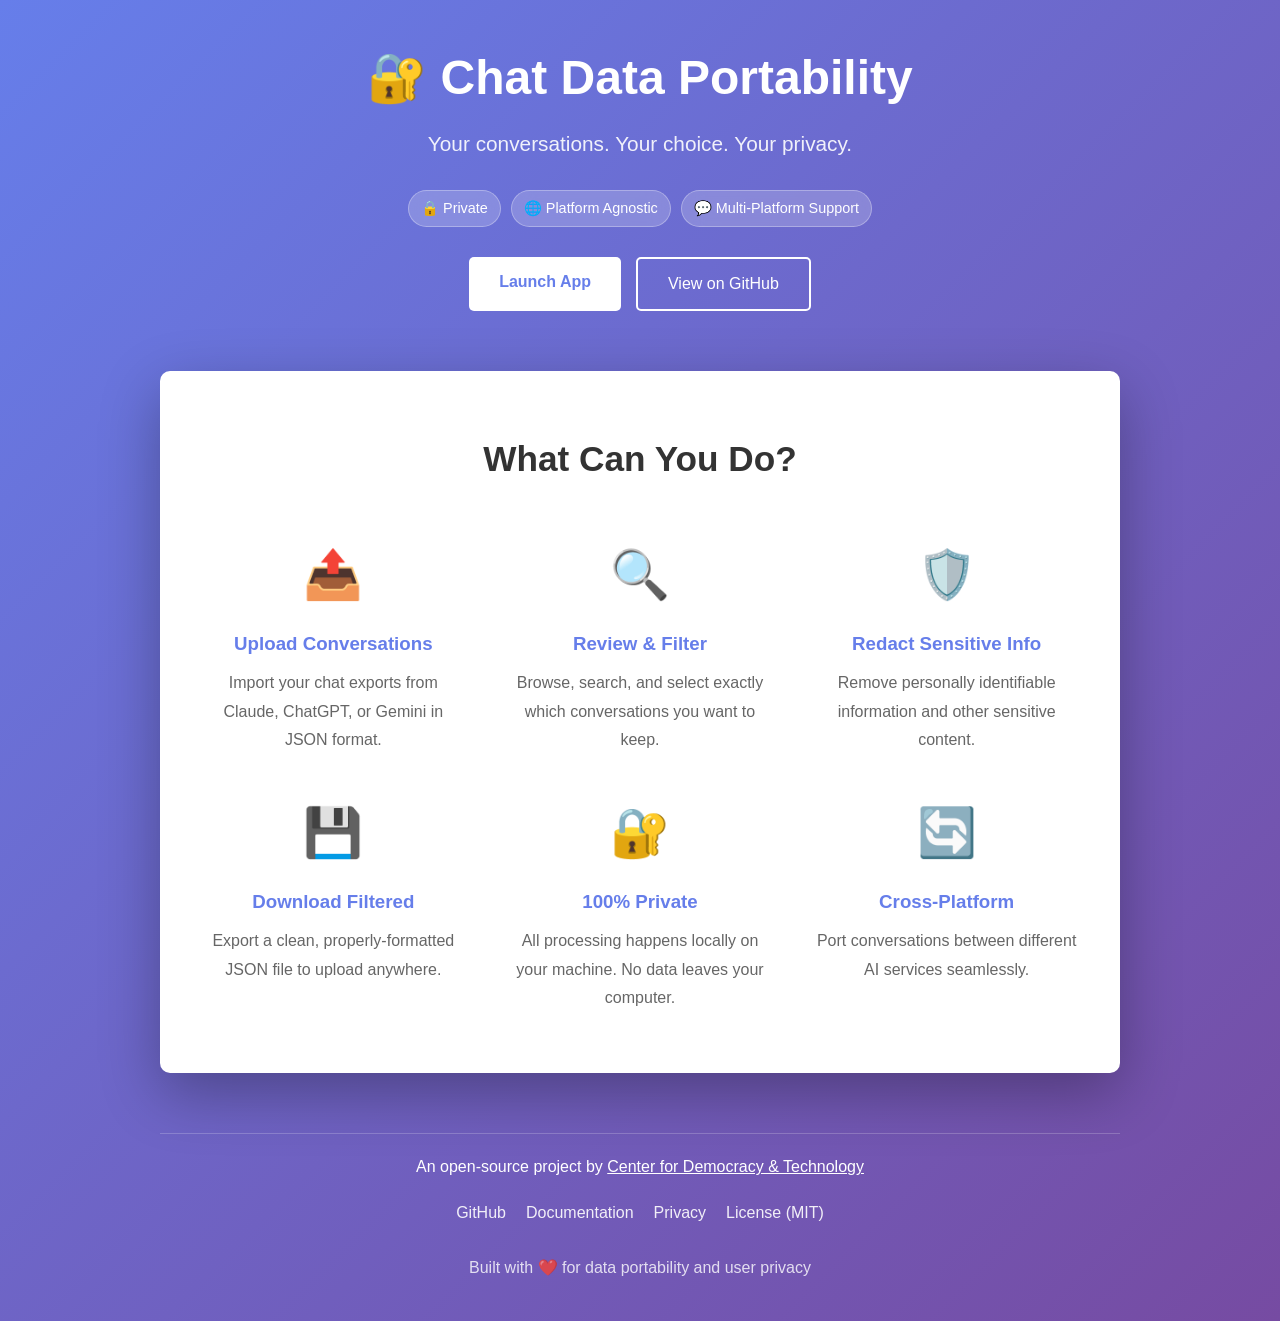
==== docs/index.html @ 4d6545aa "Add GitHub Pages landing page" ====
<!DOCTYPE html>
<html lang="en">
<head>
    <meta charset="UTF-8">
    <meta name="viewport" content="width=device-width, initial-scale=1.0">
    <meta name="description" content="Chat Data Portability - Filter and export your AI conversations with privacy in mind">
    <title>Chat Data Portability</title>
    <style>
        * {
            margin: 0;
            padding: 0;
            box-sizing: border-box;
        }
        
        body {
            font-family: -apple-system, BlinkMacSystemFont, 'Segoe UI', Roboto, Oxygen, Ubuntu, Cantarell, sans-serif;
            line-height: 1.6;
            color: #333;
            background: linear-gradient(135deg, #667eea 0%, #764ba2 100%);
            min-height: 100vh;
        }
        
        .container {
            max-width: 1000px;
            margin: 0 auto;
            padding: 40px 20px;
        }
        
        header {
            text-align: center;
            color: white;
            margin-bottom: 60px;
        }
        
        h1 {
            font-size: 3em;
            margin-bottom: 10px;
            font-weight: 700;
        }
        
        .tagline {
            font-size: 1.3em;
            opacity: 0.9;
            margin-bottom: 30px;
        }
        
        .badges {
            display: flex;
            justify-content: center;
            gap: 10px;
            flex-wrap: wrap;
            margin-bottom: 30px;
        }
        
        .badge {
            display: inline-block;
            padding: 6px 12px;
            background: rgba(255, 255, 255, 0.2);
            border-radius: 20px;
            font-size: 0.9em;
            backdrop-filter: blur(10px);
            border: 1px solid rgba(255, 255, 255, 0.3);
        }
        
        .cta-buttons {
            display: flex;
            justify-content: center;
            gap: 15px;
            flex-wrap: wrap;
            margin-top: 30px;
        }
        
        .btn {
            padding: 12px 30px;
            border: none;
            border-radius: 5px;
            font-size: 1em;
            cursor: pointer;
            text-decoration: none;
            display: inline-block;
            transition: transform 0.2s, box-shadow 0.2s;
        }
        
        .btn:hover {
            transform: translateY(-2px);
            box-shadow: 0 10px 20px rgba(0, 0, 0, 0.2);
        }
        
        .btn-primary {
            background: white;
            color: #667eea;
            font-weight: 600;
        }
        
        .btn-secondary {
            background: transparent;
            color: white;
            border: 2px solid white;
        }
        
        .features {
            background: white;
            border-radius: 10px;
            padding: 60px 40px;
            margin-top: 60px;
            box-shadow: 0 20px 60px rgba(0, 0, 0, 0.3);
        }
        
        .features h2 {
            text-align: center;
            margin-bottom: 50px;
            font-size: 2.2em;
            color: #333;
        }
        
        .feature-grid {
            display: grid;
            grid-template-columns: repeat(auto-fit, minmax(250px, 1fr));
            gap: 40px;
        }
        
        .feature {
            text-align: center;
        }
        
        .feature-icon {
            font-size: 3em;
            margin-bottom: 15px;
        }
        
        .feature h3 {
            margin-bottom: 10px;
            color: #667eea;
        }
        
        .feature p {
            color: #666;
            line-height: 1.8;
        }
        
        footer {
            text-align: center;
            color: white;
            margin-top: 60px;
            padding-top: 20px;
            border-top: 1px solid rgba(255, 255, 255, 0.2);
        }
        
        .footer-links {
            display: flex;
            justify-content: center;
            gap: 20px;
            margin-top: 20px;
            flex-wrap: wrap;
        }
        
        .footer-links a {
            color: white;
            text-decoration: none;
            opacity: 0.9;
            transition: opacity 0.2s;
        }
        
        .footer-links a:hover {
            opacity: 1;
        }
        
        @media (max-width: 768px) {
            h1 {
                font-size: 2em;
            }
            
            .tagline {
                font-size: 1.1em;
            }
            
            .features {
                padding: 40px 20px;
            }
            
            .features h2 {
                font-size: 1.8em;
            }
            
            .cta-buttons {
                flex-direction: column;
                align-items: center;
            }
            
            .btn {
                width: 100%;
                max-width: 250px;
            }
        }
    </style>
</head>
<body>
    <div class="container">
        <header>
            <h1>🔐 Chat Data Portability</h1>
            <p class="tagline">Your conversations. Your choice. Your privacy.</p>
            
            <div class="badges">
                <span class="badge">🔒 Private</span>
                <span class="badge">🌐 Platform Agnostic</span>
                <span class="badge">💬 Multi-Platform Support</span>
            </div>
            
            <div class="cta-buttons">
                <a href="http://127.0.0.1:5000" class="btn btn-primary">Launch App</a>
                <a href="https://github.com/CenDemTech/chat-data-portability" class="btn btn-secondary">View on GitHub</a>
            </div>
        </header>
        
        <section class="features">
            <h2>What Can You Do?</h2>
            <div class="feature-grid">
                <div class="feature">
                    <div class="feature-icon">📤</div>
                    <h3>Upload Conversations</h3>
                    <p>Import your chat exports from Claude, ChatGPT, or Gemini in JSON format.</p>
                </div>
                
                <div class="feature">
                    <div class="feature-icon">🔍</div>
                    <h3>Review & Filter</h3>
                    <p>Browse, search, and select exactly which conversations you want to keep.</p>
                </div>
                
                <div class="feature">
                    <div class="feature-icon">🛡️</div>
                    <h3>Redact Sensitive Info</h3>
                    <p>Remove personally identifiable information and other sensitive content.</p>
                </div>
                
                <div class="feature">
                    <div class="feature-icon">💾</div>
                    <h3>Download Filtered</h3>
                    <p>Export a clean, properly-formatted JSON file to upload anywhere.</p>
                </div>
                
                <div class="feature">
                    <div class="feature-icon">🔐</div>
                    <h3>100% Private</h3>
                    <p>All processing happens locally on your machine. No data leaves your computer.</p>
                </div>
                
                <div class="feature">
                    <div class="feature-icon">🔄</div>
                    <h3>Cross-Platform</h3>
                    <p>Port conversations between different AI services seamlessly.</p>
                </div>
            </div>
        </section>
        
        <footer>
            <p>An open-source project by <a href="https://www.cendemtech.org/" style="color: white; text-decoration: underline;">Center for Democracy & Technology</a></p>
            
            <div class="footer-links">
                <a href="https://github.com/CenDemTech/chat-data-portability">GitHub</a>
                <a href="https://github.com/CenDemTech/chat-data-portability/blob/main/README.md">Documentation</a>
                <a href="https://github.com/CenDemTech/chat-data-portability/blob/main/PRIVACY.md">Privacy</a>
                <a href="https://github.com/CenDemTech/chat-data-portability/blob/main/LICENSE">License (MIT)</a>
            </div>
            
            <p style="margin-top: 30px; opacity: 0.8;">Built with ❤️ for data portability and user privacy</p>
        </footer>
    </div>
</body>
</html>
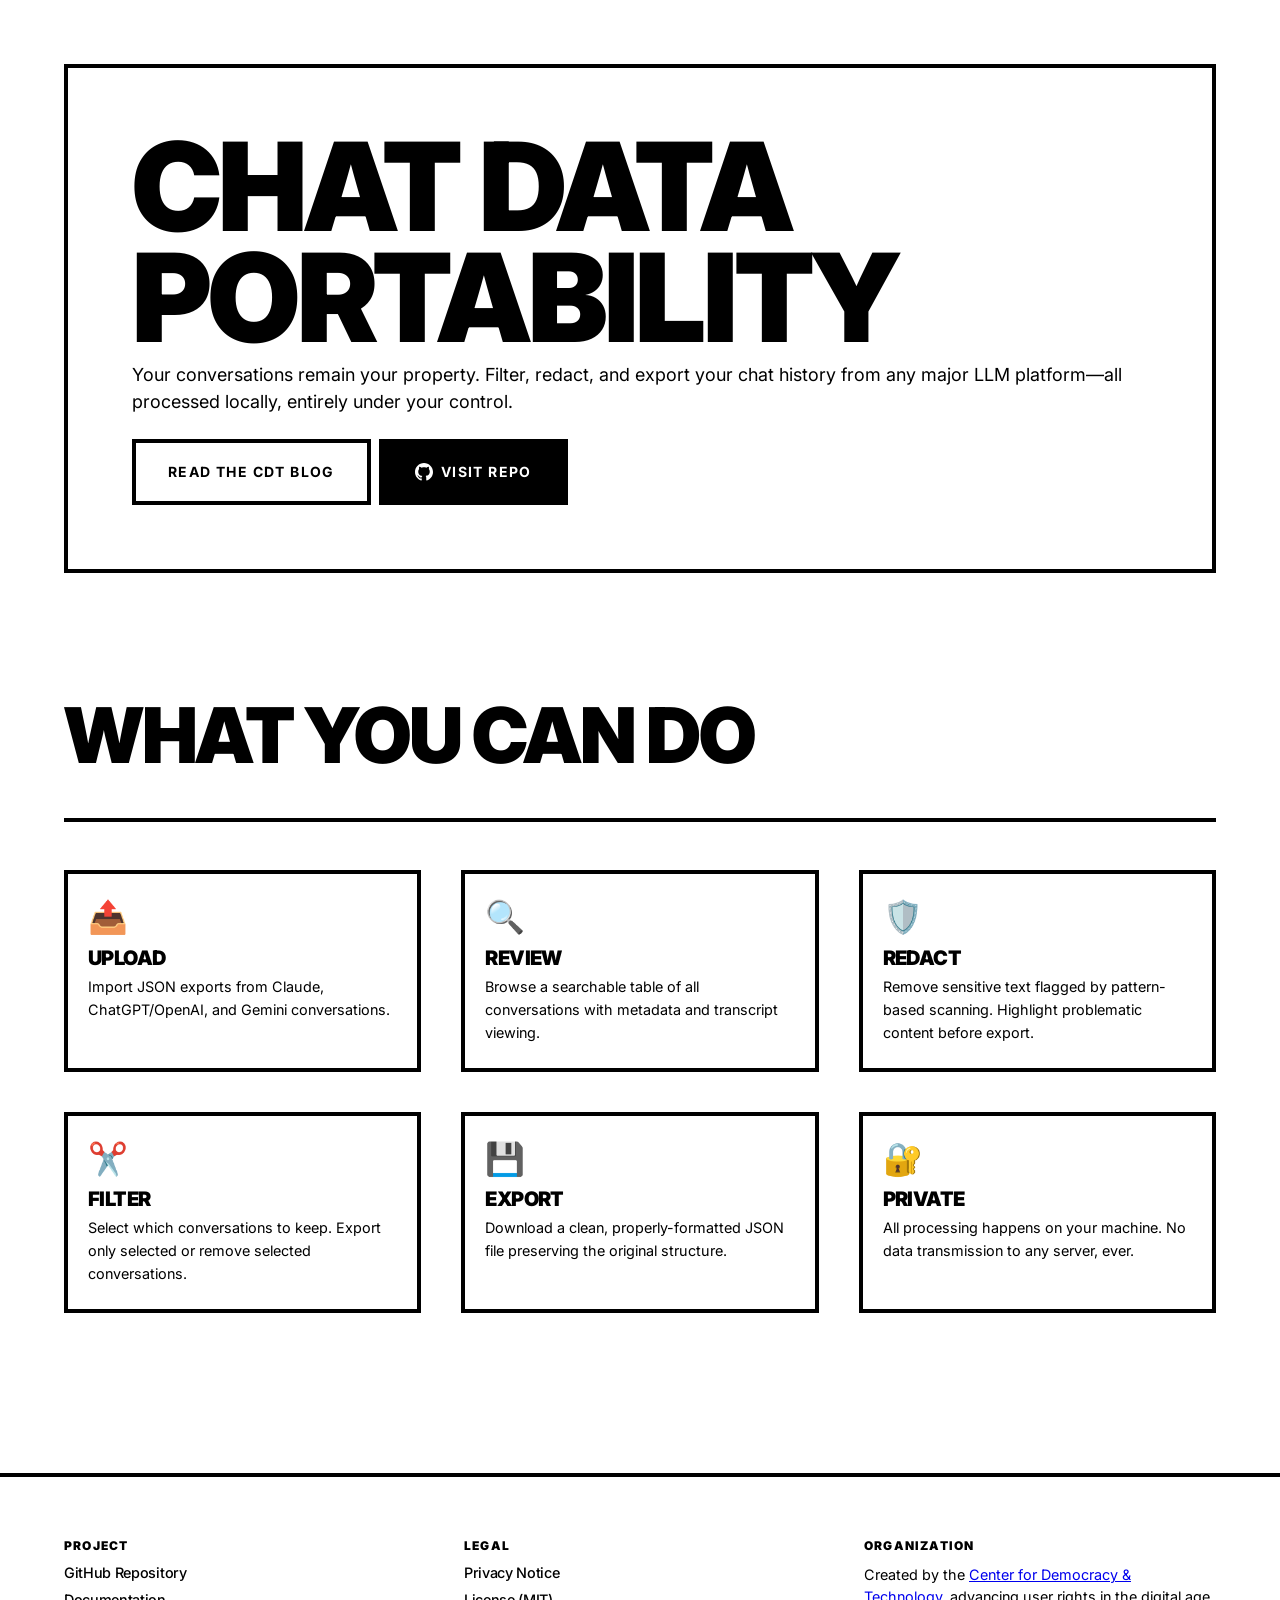
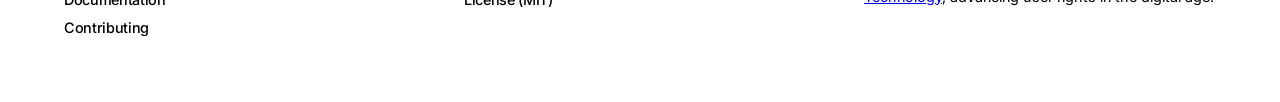
==== commit edfd4430: "Refine GitHub Pages: remove feature animations, simplify layout, reduce heading sizes" ====
--- a/docs/index.html
+++ b/docs/index.html
@@ -5,266 +5,416 @@
     <meta name="viewport" content="width=device-width, initial-scale=1.0">
     <meta name="description" content="Chat Data Portability - Filter and export your AI conversations with privacy in mind">
     <title>Chat Data Portability</title>
+    <link href="https://fonts.googleapis.com/css2?family=Inter:wght@400;500;700;900&display=swap" rel="stylesheet">
     <style>
+        /* ========== DESIGN TOKENS ========== */
+        :root {
+            --color-white: #FFFFFF;
+            --color-black: #000000;
+            --color-muted: #F2F2F2;
+            --color-accent: #FF3000;
+            --font-family: 'Inter', sans-serif;
+            --spacing-unit: 8px;
+            --border-width: 4px;
+            --transition: 200ms cubic-bezier(0.16, 1, 0.3, 1);
+        }
+
+        /* ========== RESET & GLOBAL ========== */
         * {
             margin: 0;
             padding: 0;
             box-sizing: border-box;
         }
-        
+
+        html, body {
+            width: 100%;
+            height: 100%;
+        }
+
         body {
-            font-family: -apple-system, BlinkMacSystemFont, 'Segoe UI', Roboto, Oxygen, Ubuntu, Cantarell, sans-serif;
-            line-height: 1.6;
-            color: #333;
-            background: linear-gradient(135deg, #667eea 0%, #764ba2 100%);
-            min-height: 100vh;
-        }
-        
+            font-family: var(--font-family);
+            background-color: var(--color-white);
+            color: var(--color-black);
+            line-height: 1.2;
+            letter-spacing: -0.02em;
+        }
+
+        /* SVG Noise Filter for paper texture */
+        svg {
+            display: none;
+        }
+
+        /* ========== PATTERN SYSTEM ========== */
+        .swiss-grid-pattern {
+            background-image:
+                repeating-linear-gradient(0deg, transparent, transparent 23px, rgba(0, 0, 0, 0.03) 23px, rgba(0, 0, 0, 0.03) 24px),
+                repeating-linear-gradient(90deg, transparent, transparent 23px, rgba(0, 0, 0, 0.03) 23px, rgba(0, 0, 0, 0.03) 24px);
+            background-size: 24px 24px;
+        }
+
+        .swiss-dots {
+            background-image: radial-gradient(circle, rgba(0, 0, 0, 0.04) 2px, transparent 2px);
+            background-size: 16px 16px;
+        }
+
+        .swiss-diagonal {
+            background-image: repeating-linear-gradient(
+                45deg,
+                transparent,
+                transparent 9px,
+                rgba(0, 0, 0, 0.02) 9px,
+                rgba(0, 0, 0, 0.02) 10px
+            );
+        }
+
+        /* ========== TYPOGRAPHY ========== */
+        h1, h2, h3, h4, h5, h6 {
+            font-weight: 900;
+            text-transform: uppercase;
+            letter-spacing: -0.03em;
+            line-height: 0.9;
+        }
+
+        h1 {
+            font-size: clamp(2.4rem, 9.6vw, 8rem);
+            margin-bottom: var(--spacing-unit);
+        }
+
+        h2 {
+            font-size: clamp(1.6rem, 6.4vw, 4.8rem);
+            margin-bottom: calc(var(--spacing-unit) * 3);
+        }
+
+        h3 {
+            font-size: clamp(1.2rem, 4vw, 2rem);
+            margin-bottom: var(--spacing-unit);
+        }
+
+        p {
+            font-weight: 400;
+            font-size: clamp(0.95rem, 2.5vw, 1.125rem);
+            line-height: 1.5;
+            letter-spacing: 0;
+        }
+
+        .label {
+            font-weight: 700;
+            font-size: 0.75rem;
+            text-transform: uppercase;
+            letter-spacing: 0.15em;
+        }
+
+        /* ========== LAYOUT ========== */
         .container {
-            max-width: 1000px;
-            margin: 0 auto;
-            padding: 40px 20px;
-        }
-        
-        header {
-            text-align: center;
-            color: white;
-            margin-bottom: 60px;
-        }
-        
-        h1 {
-            font-size: 3em;
-            margin-bottom: 10px;
+            width: 100%;
+            padding: clamp(2rem, 5vw, 4rem);
+            max-width: 100%;
+        }
+
+        .grid-section {
+            display: grid;
+            gap: clamp(1.5rem, 4vw, 3rem);
+            margin-bottom: clamp(3rem, 8vw, 6rem);
+        }
+
+        /* Hero Section: Asymmetric 2-column */
+        .hero {
+            display: grid;
+            grid-template-columns: 1fr;
+            gap: clamp(2rem, 5vw, 4rem);
+            align-items: center;
+            border: var(--border-width) solid var(--color-black);
+            padding: clamp(2rem, 5vw, 4rem);
+            background-color: var(--color-white);
+        }
+
+        @media (min-width: 1024px) {
+            .hero {
+                grid-template-columns: 1fr;
+            }
+        }
+
+        /* ========== CTA BUTTONS ========== */
+        .button-group {
+            display: flex;
+            flex-direction: column;
+            gap: var(--spacing-unit);
+            margin-top: calc(var(--spacing-unit) * 3);
+        }
+
+        @media (min-width: 768px) {
+            .button-group {
+                flex-direction: row;
+                gap: var(--spacing-unit);
+            }
+        }
+
+        .btn {
+            display: inline-flex;
+            align-items: center;
+            justify-content: center;
+            padding: calc(var(--spacing-unit) * 2.5) calc(var(--spacing-unit) * 4);
+            border: var(--border-width) solid var(--color-black);
+            background-color: var(--color-white);
+            color: var(--color-black);
+            font-family: var(--font-family);
             font-weight: 700;
-        }
-        
-        .tagline {
-            font-size: 1.3em;
-            opacity: 0.9;
-            margin-bottom: 30px;
-        }
-        
-        .badges {
-            display: flex;
-            justify-content: center;
-            gap: 10px;
-            flex-wrap: wrap;
-            margin-bottom: 30px;
-        }
-        
-        .badge {
-            display: inline-block;
-            padding: 6px 12px;
-            background: rgba(255, 255, 255, 0.2);
-            border-radius: 20px;
-            font-size: 0.9em;
-            backdrop-filter: blur(10px);
-            border: 1px solid rgba(255, 255, 255, 0.3);
-        }
-        
-        .cta-buttons {
-            display: flex;
-            justify-content: center;
-            gap: 15px;
-            flex-wrap: wrap;
-            margin-top: 30px;
-        }
-        
-        .btn {
-            padding: 12px 30px;
-            border: none;
-            border-radius: 5px;
-            font-size: 1em;
+            font-size: 0.875rem;
+            text-transform: uppercase;
+            letter-spacing: 0.1em;
+            text-decoration: none;
             cursor: pointer;
-            text-decoration: none;
-            display: inline-block;
-            transition: transform 0.2s, box-shadow 0.2s;
-        }
-        
-        .btn:hover {
-            transform: translateY(-2px);
-            box-shadow: 0 10px 20px rgba(0, 0, 0, 0.2);
-        }
-        
-        .btn-primary {
-            background: white;
-            color: #667eea;
-            font-weight: 600;
-        }
-        
+            transition: all var(--transition);
+            border-radius: 0;
+            min-height: 44px;
+        }
+
+        .btn:hover, .btn:focus {
+            background-color: var(--color-accent);
+            color: var(--color-white);
+            border-color: var(--color-accent);
+            outline: none;
+        }
+
+        .btn:focus-visible {
+            outline: 2px solid var(--color-accent);
+            outline-offset: 2px;
+        }
+
+        .btn svg {
+            display: inline;
+            vertical-align: middle;
+            margin-right: 8px;
+        }
+
         .btn-secondary {
-            background: transparent;
-            color: white;
-            border: 2px solid white;
-        }
-        
+            background-color: var(--color-black);
+            color: var(--color-white);
+            border-color: var(--color-black);
+        }
+
+        /* ========== FEATURES SECTION ========== */
         .features {
-            background: white;
-            border-radius: 10px;
-            padding: 60px 40px;
-            margin-top: 60px;
-            box-shadow: 0 20px 60px rgba(0, 0, 0, 0.3);
-        }
-        
-        .features h2 {
-            text-align: center;
-            margin-bottom: 50px;
-            font-size: 2.2em;
-            color: #333;
-        }
-        
+            display: grid;
+            gap: clamp(2rem, 4vw, 3rem);
+        }
+
+        .features-header {
+            border-bottom: var(--border-width) solid var(--color-black);
+            padding-bottom: calc(var(--spacing-unit) * 3);
+        }
+
+        .features-header .label {
+            color: var(--color-accent);
+            margin-bottom: calc(var(--spacing-unit) * 1.5);
+        }
+
         .feature-grid {
             display: grid;
-            grid-template-columns: repeat(auto-fit, minmax(250px, 1fr));
-            gap: 40px;
-        }
-        
-        .feature {
-            text-align: center;
-        }
-        
+            grid-template-columns: 1fr;
+            gap: clamp(1.5rem, 4vw, 2.5rem);
+        }
+
+        @media (min-width: 768px) {
+            .feature-grid {
+                grid-template-columns: 1fr 1fr;
+            }
+        }
+
+        @media (min-width: 1024px) {
+            .feature-grid {
+                grid-template-columns: 1fr 1fr 1fr;
+            }
+        }
+
+        .feature-card {
+            border: var(--border-width) solid var(--color-black);
+            padding: calc(var(--spacing-unit) * 3) calc(var(--spacing-unit) * 2.5);
+            background-color: var(--color-white);
+            display: flex;
+            flex-direction: column;
+        }
+
         .feature-icon {
-            font-size: 3em;
-            margin-bottom: 15px;
-        }
-        
-        .feature h3 {
-            margin-bottom: 10px;
-            color: #667eea;
-        }
-        
-        .feature p {
-            color: #666;
-            line-height: 1.8;
-        }
-        
+            font-size: 2rem;
+            font-weight: 900;
+            margin-bottom: calc(var(--spacing-unit) * 1.5);
+        }
+
+        .feature-card h3 {
+            margin-bottom: calc(var(--spacing-unit) * 1);
+            font-size: clamp(1rem, 2.5vw, 1.25rem);
+        }
+
+        .feature-card p {
+            font-size: 0.9rem;
+            line-height: 1.6;
+        }
+
+        /* ========== FOOTER ========== */
         footer {
-            text-align: center;
-            color: white;
-            margin-top: 60px;
-            padding-top: 20px;
-            border-top: 1px solid rgba(255, 255, 255, 0.2);
-        }
-        
+            border-top: var(--border-width) solid var(--color-black);
+            padding-top: calc(var(--spacing-unit) * 4);
+            margin-top: clamp(4rem, 8vw, 6rem);
+            display: grid;
+            grid-template-columns: 1fr;
+            gap: clamp(2rem, 4vw, 3rem);
+        }
+
+        @media (min-width: 768px) {
+            footer {
+                grid-template-columns: 1fr 1fr 1fr;
+            }
+        }
+
+        footer p {
+            font-size: 0.9rem;
+        }
+
+        .footer-section h4 {
+            font-size: 0.75rem;
+            text-transform: uppercase;
+            letter-spacing: 0.1em;
+            margin-bottom: calc(var(--spacing-unit) * 1.5);
+        }
+
         .footer-links {
             display: flex;
-            justify-content: center;
-            gap: 20px;
-            margin-top: 20px;
-            flex-wrap: wrap;
-        }
-        
+            flex-direction: column;
+            gap: var(--spacing-unit);
+        }
+
         .footer-links a {
-            color: white;
             text-decoration: none;
-            opacity: 0.9;
-            transition: opacity 0.2s;
-        }
-        
+            color: var(--color-black);
+            font-weight: 500;
+            font-size: 0.9rem;
+            transition: all var(--transition);
+            border-bottom: 2px solid transparent;
+        }
+
         .footer-links a:hover {
-            opacity: 1;
-        }
-        
-        @media (max-width: 768px) {
-            h1 {
-                font-size: 2em;
-            }
-            
-            .tagline {
-                font-size: 1.1em;
-            }
-            
-            .features {
-                padding: 40px 20px;
-            }
-            
-            .features h2 {
-                font-size: 1.8em;
-            }
-            
-            .cta-buttons {
+            color: var(--color-accent);
+            border-bottom-color: var(--color-accent);
+        }
+
+        /* ========== RESPONSIVE ========== */
+        @media (max-width: 767px) {
+            .hero {
+                grid-template-columns: 1fr;
+            }
+
+            .hero-geometry {
+                display: grid;
+                grid-template-columns: 1fr;
+                height: auto;
+            }
+
+            .button-group {
                 flex-direction: column;
-                align-items: center;
-            }
-            
+            }
+
             .btn {
                 width: 100%;
-                max-width: 250px;
-            }
+            }
+        }
+
+        /* ========== ACCESSIBILITY ========== */
+        @media (prefers-reduced-motion: reduce) {
+            * {
+                animation-duration: 0.01ms !important;
+                animation-iteration-count: 1 !important;
+                transition-duration: 0.01ms !important;
+            }
+        }
+
+        /* Focus visible for keyboard navigation */
+        a:focus-visible, button:focus-visible {
+            outline: 2px solid var(--color-accent);
+            outline-offset: 2px;
         }
     </style>
 </head>
 <body>
-    <div class="container">
-        <header>
-            <h1>🔐 Chat Data Portability</h1>
-            <p class="tagline">Your conversations. Your choice. Your privacy.</p>
-            
-            <div class="badges">
-                <span class="badge">🔒 Private</span>
-                <span class="badge">🌐 Platform Agnostic</span>
-                <span class="badge">💬 Multi-Platform Support</span>
-            </div>
-            
-            <div class="cta-buttons">
-                <a href="http://127.0.0.1:5000" class="btn btn-primary">Launch App</a>
-                <a href="https://github.com/CenDemTech/chat-data-portability" class="btn btn-secondary">View on GitHub</a>
-            </div>
-        </header>
-        
-        <section class="features">
-            <h2>What Can You Do?</h2>
-            <div class="feature-grid">
-                <div class="feature">
-                    <div class="feature-icon">📤</div>
-                    <h3>Upload Conversations</h3>
-                    <p>Import your chat exports from Claude, ChatGPT, or Gemini in JSON format.</p>
+    <!-- Hero Section -->
+    <section class="container">
+        <div class="hero">
+            <div class="hero-content">
+                <h1>Chat Data Portability</h1>
+                <p class="hero-tagline">Your conversations remain your property. Filter, redact, and export your chat history from any major LLM platform—all processed locally, entirely under your control.</p>
+                <div class="button-group">
+                    <a href="https://www.cendemtech.org/blog" class="btn">Read the CDT Blog</a>
+                    <a href="https://github.com/CenDemTech/chat-data-portability" class="btn btn-secondary">
+                        <svg width="18" height="18" viewBox="0 0 24 24" fill="currentColor" style="margin-right: 8px; display: inline;">
+                            <path d="M12 0c-6.626 0-12 5.373-12 12 0 5.302 3.438 9.8 8.207 11.387.599.111.793-.261.793-.577v-2.234c-3.338.726-4.033-1.416-4.033-1.416-.546-1.387-1.333-1.756-1.333-1.756-1.089-.745.083-.729.083-.729 1.205.084 1.839 1.237 1.839 1.237 1.07 1.834 2.807 1.304 3.492.997.107-.775.418-1.305.762-1.604-2.665-.305-5.467-1.334-5.467-5.931 0-1.311.469-2.381 1.236-3.221-.124-.303-.535-1.524.117-3.176 0 0 1.008-.322 3.301 1.23.957-.266 1.983-.399 3.003-.404 1.02.005 2.047.138 3.006.404 2.291-1.552 3.297-1.23 3.297-1.23.653 1.653.242 2.874.118 3.176.77.84 1.235 1.911 1.235 3.221 0 4.609-2.807 5.624-5.479 5.921.43.372.823 1.102.823 2.222v 3.293c0 .319.192.694.801.576 4.765-1.589 8.199-6.086 8.199-11.386 0-6.627-5.373-12-12-12z"/>
+                        </svg>
+                        Visit Repo
+                    </a>
                 </div>
-                
-                <div class="feature">
-                    <div class="feature-icon">🔍</div>
-                    <h3>Review & Filter</h3>
-                    <p>Browse, search, and select exactly which conversations you want to keep.</p>
-                </div>
-                
-                <div class="feature">
-                    <div class="feature-icon">🛡️</div>
-                    <h3>Redact Sensitive Info</h3>
-                    <p>Remove personally identifiable information and other sensitive content.</p>
-                </div>
-                
-                <div class="feature">
-                    <div class="feature-icon">💾</div>
-                    <h3>Download Filtered</h3>
-                    <p>Export a clean, properly-formatted JSON file to upload anywhere.</p>
-                </div>
-                
-                <div class="feature">
-                    <div class="feature-icon">🔐</div>
-                    <h3>100% Private</h3>
-                    <p>All processing happens locally on your machine. No data leaves your computer.</p>
-                </div>
-                
-                <div class="feature">
-                    <div class="feature-icon">🔄</div>
-                    <h3>Cross-Platform</h3>
-                    <p>Port conversations between different AI services seamlessly.</p>
-                </div>
-            </div>
-        </section>
-        
-        <footer>
-            <p>An open-source project by <a href="https://www.cendemtech.org/" style="color: white; text-decoration: underline;">Center for Democracy & Technology</a></p>
-            
+            </div>
+        </div>
+    </section>
+
+    <!-- Features Section -->
+    <section class="container features">
+        <div class="features-header">
+            <h2>What You Can Do</h2>
+        </div>
+        <div class="feature-grid">
+            <div class="feature-card">
+                <div class="feature-icon">📤</div>
+                <h3>Upload</h3>
+                <p>Import JSON exports from Claude, ChatGPT/OpenAI, and Gemini conversations.</p>
+            </div>
+            <div class="feature-card">
+                <div class="feature-icon">🔍</div>
+                <h3>Review</h3>
+                <p>Browse a searchable table of all conversations with metadata and transcript viewing.</p>
+            </div>
+            <div class="feature-card">
+                <div class="feature-icon">🛡️</div>
+                <h3>Redact</h3>
+                <p>Remove sensitive text flagged by pattern-based scanning. Highlight problematic content before export.</p>
+            </div>
+            <div class="feature-card">
+                <div class="feature-icon">✂️</div>
+                <h3>Filter</h3>
+                <p>Select which conversations to keep. Export only selected or remove selected conversations.</p>
+            </div>
+            <div class="feature-card">
+                <div class="feature-icon">💾</div>
+                <h3>Export</h3>
+                <p>Download a clean, properly-formatted JSON file preserving the original structure.</p>
+            </div>
+            <div class="feature-card">
+                <div class="feature-icon">🔐</div>
+                <h3>Private</h3>
+                <p>All processing happens on your machine. No data transmission to any server, ever.</p>
+            </div>
+        </div>
+    </section>
+
+    <!-- Footer -->
+    <footer class="container">
+        <div class="footer-section">
+            <h4>Project</h4>
             <div class="footer-links">
-                <a href="https://github.com/CenDemTech/chat-data-portability">GitHub</a>
+                <a href="https://github.com/CenDemTech/chat-data-portability">GitHub Repository</a>
                 <a href="https://github.com/CenDemTech/chat-data-portability/blob/main/README.md">Documentation</a>
-                <a href="https://github.com/CenDemTech/chat-data-portability/blob/main/PRIVACY.md">Privacy</a>
+                <a href="https://github.com/CenDemTech/chat-data-portability/blob/main/CONTRIBUTING.md">Contributing</a>
+            </div>
+        </div>
+        <div class="footer-section">
+            <h4>Legal</h4>
+            <div class="footer-links">
+                <a href="https://github.com/CenDemTech/chat-data-portability/blob/main/PRIVACY.md">Privacy Notice</a>
                 <a href="https://github.com/CenDemTech/chat-data-portability/blob/main/LICENSE">License (MIT)</a>
             </div>
-            
-            <p style="margin-top: 30px; opacity: 0.8;">Built with ❤️ for data portability and user privacy</p>
-        </footer>
-    </div>
+        </div>
+        <div class="footer-section">
+            <h4>Organization</h4>
+            <p>Created by the <a href="https://www.cendemtech.org/" style="text-decoration: underline;">Center for Democracy & Technology</a>, advancing user rights in the digital age.</p>
+        </div>
+    </footer>
 </body>
 </html>
